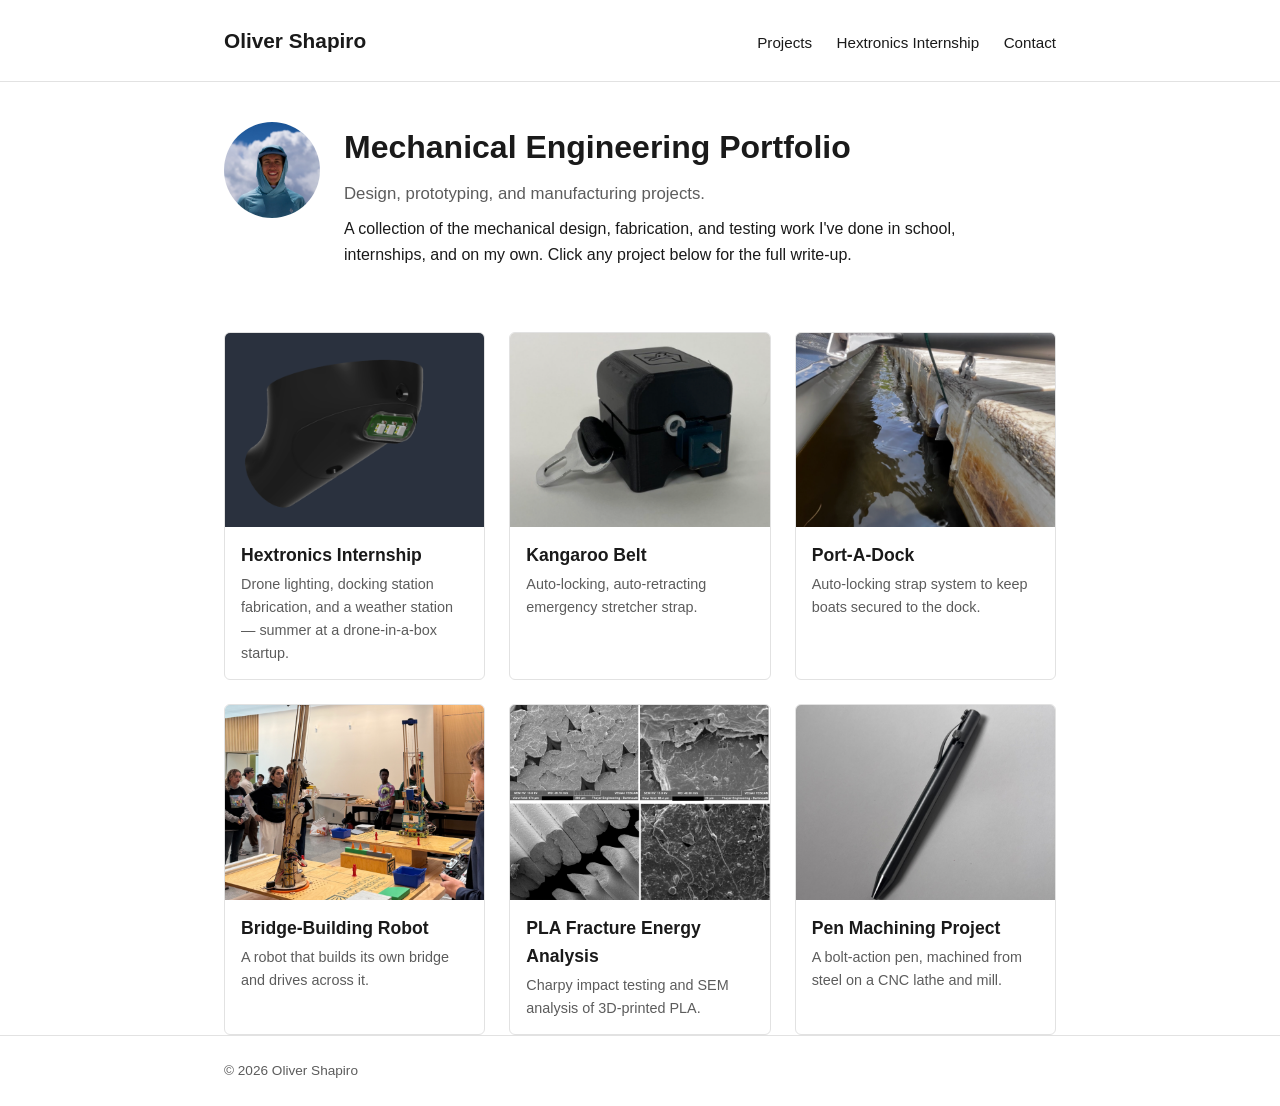
==== index.html @ 49ff31ae "Build portfolio site: homepage, project template, and 6 project pages Ports over all projects from o" ====
<!doctype html>
<html lang="en">
<head>
  <meta charset="UTF-8">
  <meta name="viewport" content="width=device-width, initial-scale=1.0">
  <title>Oliver Shapiro — Mechanical Engineering Portfolio</title>
  <link rel="stylesheet" href="assets/css/style.css">
</head>
<body>

  <header class="site-header">
    <div class="wrap">
      <div class="name">Oliver Shapiro</div>
      <nav class="site-nav">
        <a href="index.html">Projects</a>
        <a href="hextronics.html">Hextronics Internship</a>
        <a href="mailto:olivershapiro@gmail.com">Contact</a>
      </nav>
    </div>
  </header>

  <main class="wrap">

    <section class="intro intro-with-photo">
      <img class="headshot" src="assets/img/headshot.jpeg" alt="Oliver Shapiro">
      <div>
        <h1>Mechanical Engineering Portfolio</h1>
        <p class="subtitle">Design, prototyping, and manufacturing projects.</p>
        <p>A collection of the mechanical design, fabrication, and testing work I've done in school, internships, and on my own. Click any project below for the full write-up.</p>
      </div>
    </section>

    <section class="project-grid">

      <a class="project-card" href="hextronics.html">
        <img src="assets/img/hextronics/full-arm.png" alt="Hextronics drone arm lighting assembly">
        <div class="card-body">
          <h3>Hextronics Internship</h3>
          <p>Drone lighting, docking station fabrication, and a weather station — summer at a drone-in-a-box startup.</p>
        </div>
      </a>

      <a class="project-card" href="projects/kangaroo-belt.html">
        <img src="assets/img/kangaroo-belt/assembled.png" alt="Kangaroo Belt assembled prototype">
        <div class="card-body">
          <h3>Kangaroo Belt</h3>
          <p>Auto-locking, auto-retracting emergency stretcher strap.</p>
        </div>
      </a>

      <a class="project-card" href="projects/port-a-dock.html">
        <img src="assets/img/port-a-dock/on-dock.png" alt="Port-A-Dock installed on a dock">
        <div class="card-body">
          <h3>Port-A-Dock</h3>
          <p>Auto-locking strap system to keep boats secured to the dock.</p>
        </div>
      </a>

      <a class="project-card" href="projects/bridge-robot.html">
        <img src="assets/img/bridge-robot/competition.png" alt="Bridge-building robot on competition day">
        <div class="card-body">
          <h3>Bridge-Building Robot</h3>
          <p>A robot that builds its own bridge and drives across it.</p>
        </div>
      </a>

      <a class="project-card" href="projects/pla-fracture.html">
        <img src="assets/img/pla-fracture/sem.png" alt="SEM image of PLA fracture surface">
        <div class="card-body">
          <h3>PLA Fracture Energy Analysis</h3>
          <p>Charpy impact testing and SEM analysis of 3D-printed PLA.</p>
        </div>
      </a>

      <a class="project-card" href="projects/pen-project.html">
        <img src="assets/img/pen-project/assembled.jpg" alt="Machined steel bolt-action pen">
        <div class="card-body">
          <h3>Pen Machining Project</h3>
          <p>A bolt-action pen, machined from steel on a CNC lathe and mill.</p>
        </div>
      </a>

    </section>

  </main>

  <footer class="site-footer">
    <div class="wrap">
      &copy; 2026 Oliver Shapiro
    </div>
  </footer>

</body>
</html>
---- assets/css/style.css ----
/* ---------- Base ---------- */
:root {
  --bg: #ffffff;
  --text: #1a1a1a;
  --muted: #5c5c5c;
  --accent: #b5341f;
  --border: #e2e2e2;
  --max-width: 880px;
}

* { box-sizing: border-box; }

body {
  margin: 0;
  font-family: -apple-system, BlinkMacSystemFont, "Segoe UI", Helvetica, Arial, sans-serif;
  color: var(--text);
  background: var(--bg);
  line-height: 1.6;
}

a { color: var(--accent); text-decoration: none; }
a:hover { text-decoration: underline; }

img { max-width: 100%; display: block; }

/* ---------- Layout ---------- */
.wrap {
  max-width: var(--max-width);
  margin: 0 auto;
  padding: 0 24px;
}

header.site-header {
  border-bottom: 1px solid var(--border);
  padding: 24px 0;
  margin-bottom: 40px;
}

header.site-header .wrap {
  display: flex;
  justify-content: space-between;
  align-items: baseline;
  flex-wrap: wrap;
  gap: 12px;
}

header.site-header .name {
  font-size: 1.3rem;
  font-weight: 700;
  color: var(--text);
}

nav.site-nav a {
  margin-left: 20px;
  color: var(--text);
  font-size: 0.95rem;
}

nav.site-nav a:first-child { margin-left: 0; }

main { padding-bottom: 80px; }

footer.site-footer {
  border-top: 1px solid var(--border);
  padding: 24px 0;
  color: var(--muted);
  font-size: 0.85rem;
}

/* ---------- Typography ---------- */
h1 { font-size: 2rem; margin: 0 0 8px; }
h2 { font-size: 1.4rem; margin: 40px 0 12px; border-top: 1px solid var(--border); padding-top: 32px; }
h2:first-of-type { border-top: none; padding-top: 0; }
h3 { font-size: 1.1rem; margin: 0 0 8px; }
p { margin: 0 0 16px; }
.subtitle { color: var(--muted); font-size: 1.05rem; margin-bottom: 8px; }

/* ---------- Home / project list ---------- */
.intro { margin-bottom: 48px; }
.intro p { max-width: 640px; }

.intro-with-photo {
  display: flex;
  align-items: flex-start;
  gap: 24px;
  flex-wrap: wrap;
}

.headshot {
  width: 96px;
  height: 96px;
  border-radius: 50%;
  object-fit: cover;
  flex-shrink: 0;
}

.project-grid {
  display: grid;
  grid-template-columns: repeat(auto-fill, minmax(240px, 1fr));
  gap: 24px;
}

.project-card {
  border: 1px solid var(--border);
  border-radius: 6px;
  overflow: hidden;
  display: block;
  color: var(--text);
}

.project-card:hover { border-color: var(--accent); text-decoration: none; }

.project-card img {
  width: 100%;
  aspect-ratio: 4 / 3;
  object-fit: cover;
  background: #f2f2f2;
}

.project-card .card-body { padding: 14px 16px; }
.project-card .card-body h3 { margin-bottom: 4px; }
.project-card .card-body p { margin: 0; color: var(--muted); font-size: 0.9rem; }

/* ---------- Project page ---------- */
.meta-row {
  display: flex;
  flex-wrap: wrap;
  gap: 8px 24px;
  color: var(--muted);
  font-size: 0.9rem;
  margin-bottom: 32px;
}

.meta-row span strong { color: var(--text); }

.gallery {
  display: grid;
  grid-template-columns: repeat(auto-fit, minmax(260px, 1fr));
  gap: 16px;
  margin: 20px 0 32px;
}

.gallery img, .gallery video {
  width: 100%;
  border-radius: 4px;
  border: 1px solid var(--border);
}

.gallery figure { margin: 0; }
.gallery figcaption { font-size: 0.85rem; color: var(--muted); margin-top: 6px; }

ul.tag-list {
  list-style: none;
  display: flex;
  flex-wrap: wrap;
  gap: 8px;
  padding: 0;
  margin: 0 0 32px;
}

ul.tag-list li {
  border: 1px solid var(--border);
  border-radius: 999px;
  padding: 4px 12px;
  font-size: 0.82rem;
  color: var(--muted);
}

.back-link { display: inline-block; margin-bottom: 24px; font-size: 0.9rem; }
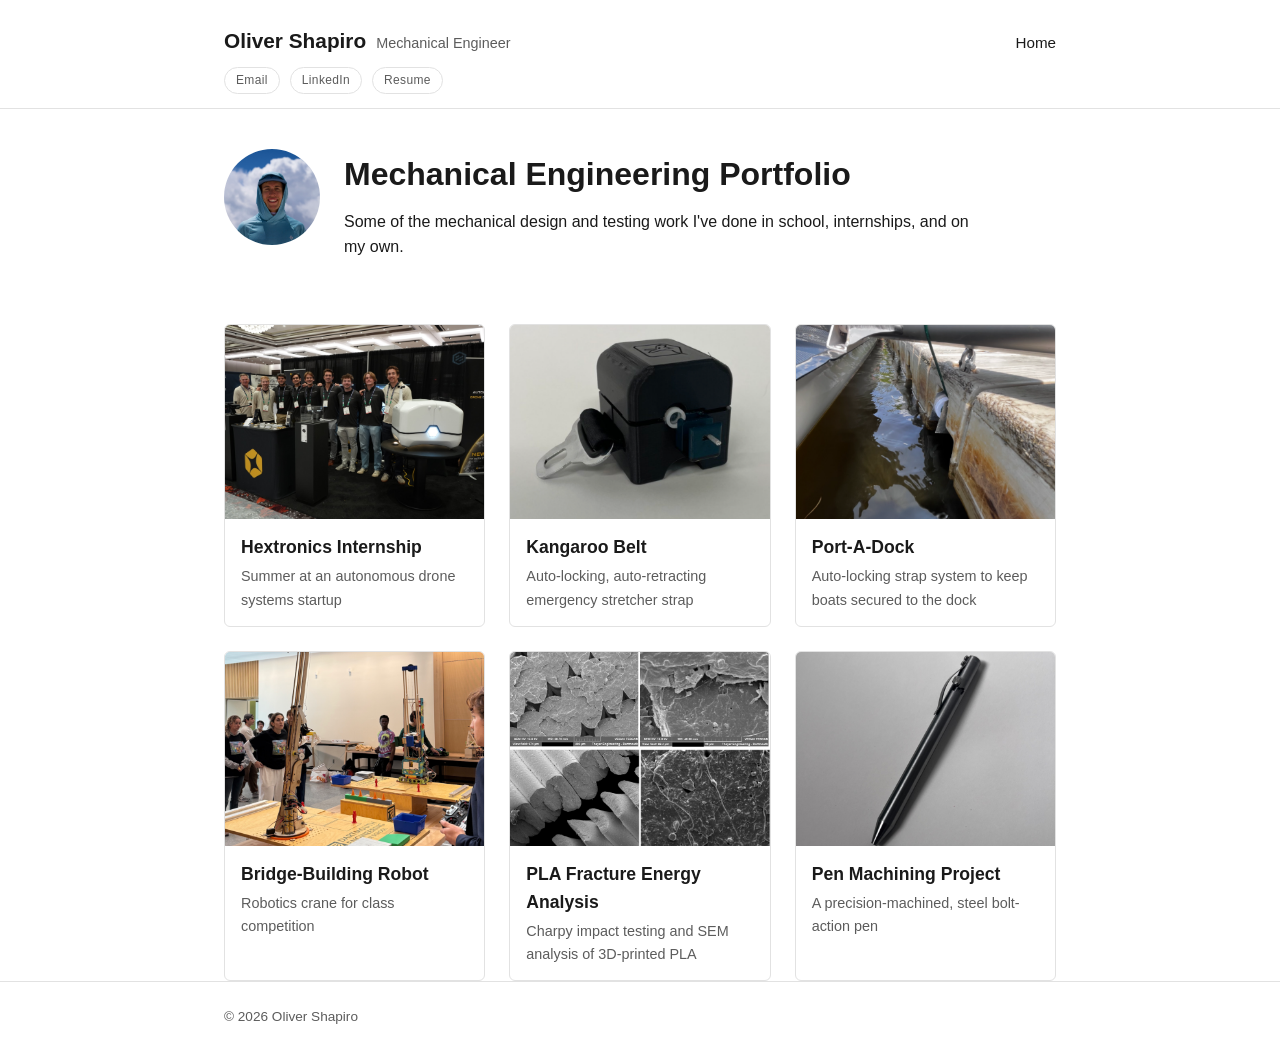
==== commit 02b60268: "Redesign header, embed PDFs, fill in Hextronics content, fix typos - Header: nav trimmed to Home; ad" ====
--- a/index.html
+++ b/index.html
@@ -10,12 +10,17 @@
 
   <header class="site-header">
     <div class="wrap">
-      <div class="name">Oliver Shapiro</div>
-      <nav class="site-nav">
-        <a href="index.html">Projects</a>
-        <a href="hextronics.html">Hextronics Internship</a>
-        <a href="mailto:olivershapiro@gmail.com">Contact</a>
-      </nav>
+      <div class="header-top">
+        <div class="name">Oliver Shapiro<span class="tagline">Mechanical Engineer</span></div>
+        <nav class="site-nav">
+          <a href="index.html">Home</a>
+        </nav>
+      </div>
+      <div class="header-links">
+        <a class="btn" href="mailto:olivershapiro@gmail.com">Email</a>
+        <a class="btn" href="https://www.linkedin.com/in/olivershapiro1/" target="_blank">LinkedIn</a>
+        <a class="btn" href="assets/docs/resume.pdf" target="_blank">Resume</a>
+      </div>
     </div>
   </header>
 
@@ -25,18 +30,17 @@
       <img class="headshot" src="assets/img/headshot.jpeg" alt="Oliver Shapiro">
       <div>
         <h1>Mechanical Engineering Portfolio</h1>
-        <p class="subtitle">Design, prototyping, and manufacturing projects.</p>
-        <p>A collection of the mechanical design, fabrication, and testing work I've done in school, internships, and on my own. Click any project below for the full write-up.</p>
+        <p>Some of the mechanical design and testing work I've done in school, internships, and on my own.</p>
       </div>
     </section>
 
     <section class="project-grid">
 
       <a class="project-card" href="hextronics.html">
-        <img src="assets/img/hextronics/full-arm.png" alt="Hextronics drone arm lighting assembly">
+        <img src="assets/img/hextronics/team-launch.jpg" alt="Oliver Shapiro with the Hextronics team at the product launch">
         <div class="card-body">
           <h3>Hextronics Internship</h3>
-          <p>Drone lighting, docking station fabrication, and a weather station — summer at a drone-in-a-box startup.</p>
+          <p>Summer at an autonomous drone systems startup</p>
         </div>
       </a>
 
@@ -44,7 +48,7 @@
         <img src="assets/img/kangaroo-belt/assembled.png" alt="Kangaroo Belt assembled prototype">
         <div class="card-body">
           <h3>Kangaroo Belt</h3>
-          <p>Auto-locking, auto-retracting emergency stretcher strap.</p>
+          <p>Auto-locking, auto-retracting emergency stretcher strap</p>
         </div>
       </a>
 
@@ -52,7 +56,7 @@
         <img src="assets/img/port-a-dock/on-dock.png" alt="Port-A-Dock installed on a dock">
         <div class="card-body">
           <h3>Port-A-Dock</h3>
-          <p>Auto-locking strap system to keep boats secured to the dock.</p>
+          <p>Auto-locking strap system to keep boats secured to the dock</p>
         </div>
       </a>
 
@@ -60,7 +64,7 @@
         <img src="assets/img/bridge-robot/competition.png" alt="Bridge-building robot on competition day">
         <div class="card-body">
           <h3>Bridge-Building Robot</h3>
-          <p>A robot that builds its own bridge and drives across it.</p>
+          <p>Robotics crane for class competition</p>
         </div>
       </a>
 
@@ -68,7 +72,7 @@
         <img src="assets/img/pla-fracture/sem.png" alt="SEM image of PLA fracture surface">
         <div class="card-body">
           <h3>PLA Fracture Energy Analysis</h3>
-          <p>Charpy impact testing and SEM analysis of 3D-printed PLA.</p>
+          <p>Charpy impact testing and SEM analysis of 3D-printed PLA</p>
         </div>
       </a>
 
@@ -76,7 +80,7 @@
         <img src="assets/img/pen-project/assembled.jpg" alt="Machined steel bolt-action pen">
         <div class="card-body">
           <h3>Pen Machining Project</h3>
-          <p>A bolt-action pen, machined from steel on a CNC lathe and mill.</p>
+          <p>A precision-machined, steel bolt-action pen</p>
         </div>
       </a>
 
--- a/assets/css/style.css
+++ b/assets/css/style.css
@@ -32,11 +32,11 @@
 
 header.site-header {
   border-bottom: 1px solid var(--border);
-  padding: 24px 0;
+  padding: 24px 0 14px;
   margin-bottom: 40px;
 }
 
-header.site-header .wrap {
+.header-top {
   display: flex;
   justify-content: space-between;
   align-items: baseline;
@@ -48,6 +48,37 @@
   font-size: 1.3rem;
   font-weight: 700;
   color: var(--text);
+}
+
+header.site-header .name .tagline {
+  font-size: 0.9rem;
+  font-weight: 400;
+  color: var(--muted);
+  margin-left: 10px;
+}
+
+.header-links {
+  display: flex;
+  flex-wrap: wrap;
+  align-items: center;
+  gap: 10px;
+  margin-top: 10px;
+}
+
+.btn {
+  display: inline-block;
+  padding: 3px 11px;
+  border: 1px solid var(--border);
+  border-radius: 999px;
+  font-size: 0.75rem;
+  letter-spacing: 0.03em;
+  color: var(--muted);
+}
+
+.btn:hover {
+  border-color: var(--accent);
+  color: var(--accent);
+  text-decoration: none;
 }
 
 nav.site-nav a {
@@ -147,7 +178,24 @@
 }
 
 .gallery figure { margin: 0; }
+.gallery img.img-pop { transform: scale(1.08); }
+.gallery img.img-shrink { width: 80%; margin: 0 auto; }
 .gallery figcaption { font-size: 0.85rem; color: var(--muted); margin-top: 6px; }
+
+.gallery-full {
+  grid-column: 1 / -1;
+}
+
+.gallery-sm {
+  grid-template-columns: none;
+  max-width: 260px;
+  margin-left: auto;
+  margin-right: auto;
+}
+
+.gallery-sm figcaption {
+  text-align: center;
+}
 
 ul.tag-list {
   list-style: none;
@@ -167,3 +215,11 @@
 }
 
 .back-link { display: inline-block; margin-bottom: 24px; font-size: 0.9rem; }
+
+.pdf-embed {
+  width: 100%;
+  height: 80vh;
+  border: 1px solid var(--border);
+  border-radius: 4px;
+  margin-bottom: 12px;
+}
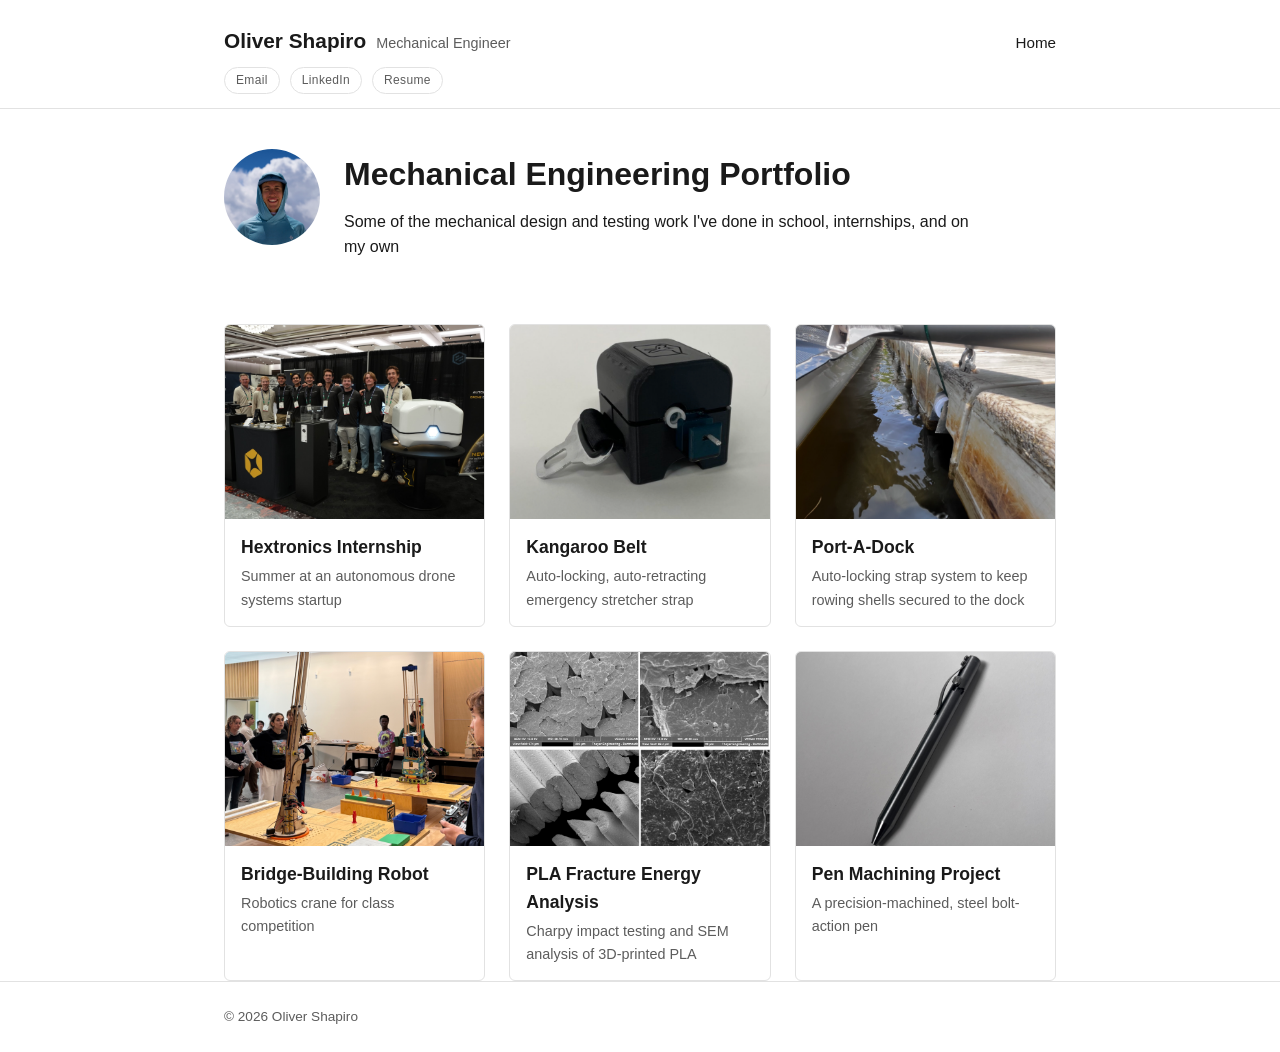
==== commit df3d1886: "Minor homepage copy tweaks Co-Authored-By: Claude Sonnet 5 <noreply@anthropic.com>" ====
--- a/index.html
+++ b/index.html
@@ -30,7 +30,7 @@
       <img class="headshot" src="assets/img/headshot.jpeg" alt="Oliver Shapiro">
       <div>
         <h1>Mechanical Engineering Portfolio</h1>
-        <p>Some of the mechanical design and testing work I've done in school, internships, and on my own.</p>
+        <p>Some of the mechanical design and testing work I've done in school, internships, and on my own</p>
       </div>
     </section>
 
@@ -56,7 +56,7 @@
         <img src="assets/img/port-a-dock/on-dock.png" alt="Port-A-Dock installed on a dock">
         <div class="card-body">
           <h3>Port-A-Dock</h3>
-          <p>Auto-locking strap system to keep boats secured to the dock</p>
+          <p>Auto-locking strap system to keep rowing shells secured to the dock</p>
         </div>
       </a>
 
